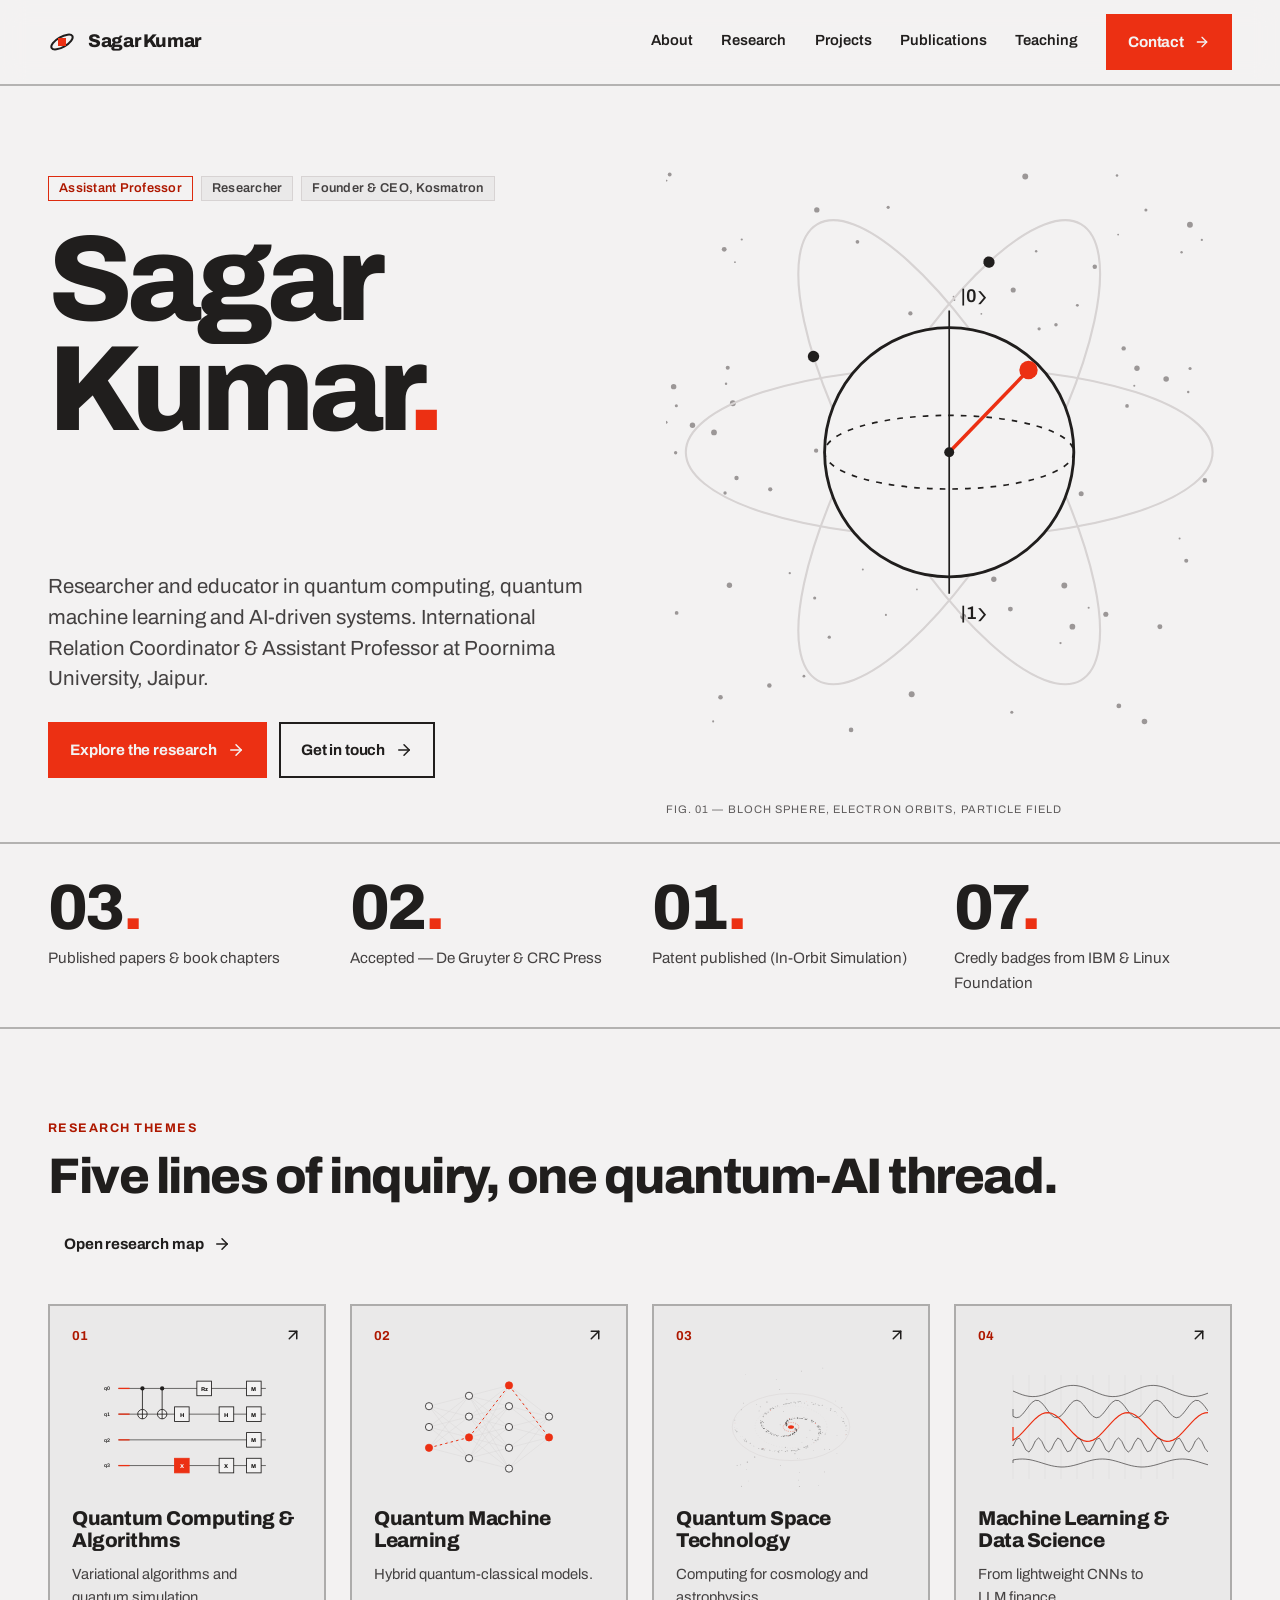
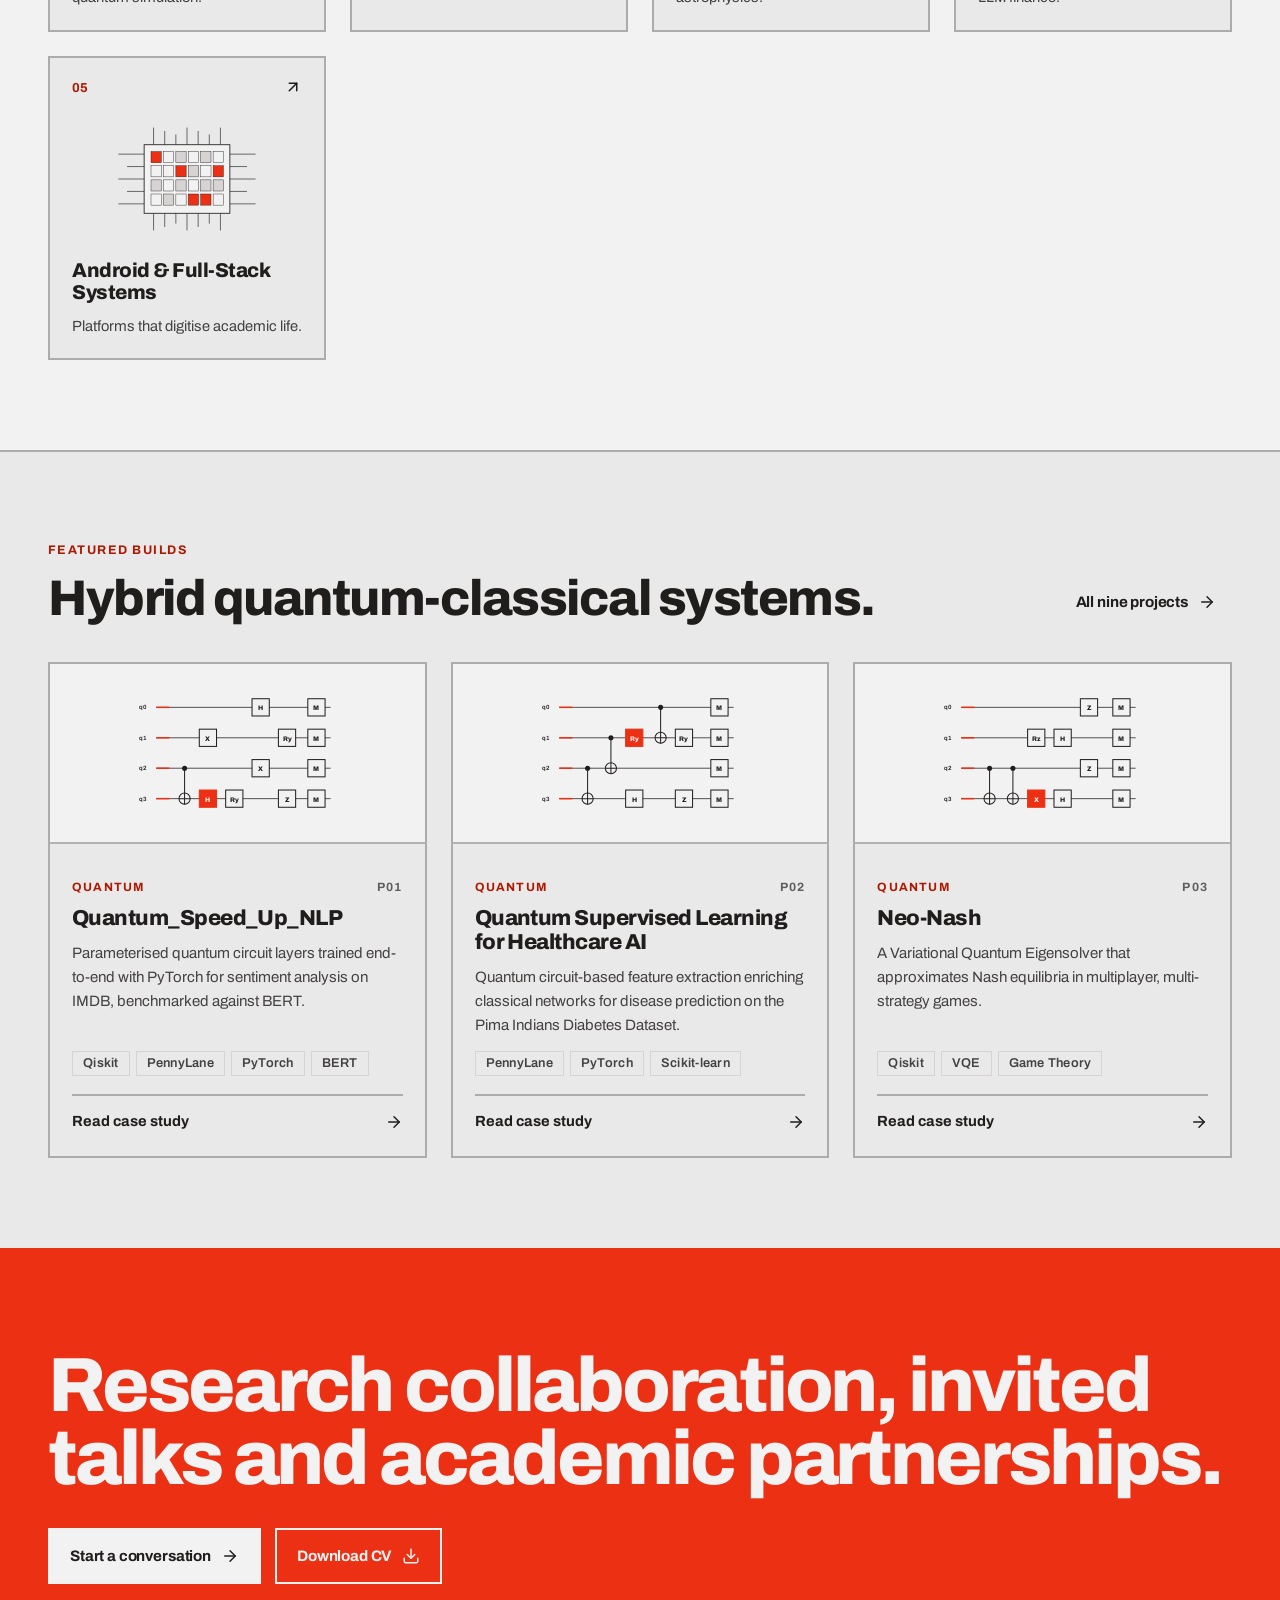
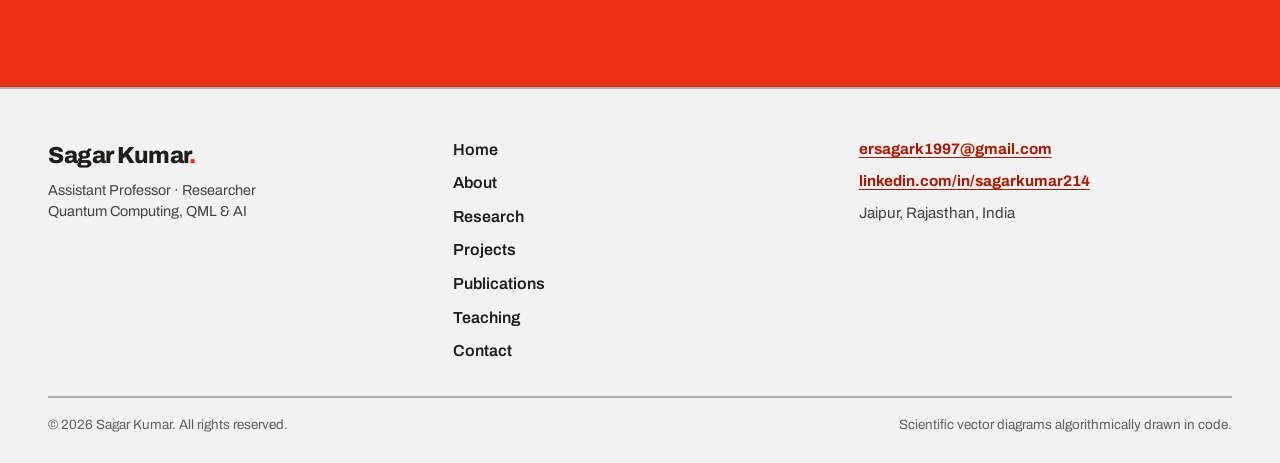
==== index.html @ 733439d4 "Convert portfolio to clean HTML5/CSS/JS website structure for GitHub Pages" ====
<!DOCTYPE html>
<html lang="en">
<head>
  <meta charset="utf-8">
  <meta name="viewport" content="width=device-width, initial-scale=1">
  <title>Sagar Kumar — Quantum Computing &amp; AI Researcher</title>
  <meta name="description" content="Sagar Kumar — Assistant Professor and researcher in quantum computing, quantum machine learning and AI. International Relation Coordinator at Poornima University, Jaipur.">
  <meta name="keywords" content="Sagar Kumar, Quantum Computing, Quantum Machine Learning, QML, AI, Poornima University, Kosmatron, Qiskit, PennyLane, PyTorch, Jaipur, India">
  <meta name="author" content="Sagar Kumar">
  <link rel="canonical" href="https://sagarkumar.github.io/">

  <!-- Open Graph / Facebook -->
  <meta property="og:type" content="website">
  <meta property="og:url" content="https://sagarkumar.github.io/">
  <meta property="og:title" content="Sagar Kumar — Quantum Computing &amp; AI Researcher">
  <meta property="og:description" content="Assistant Professor and researcher in quantum computing, quantum machine learning and AI. Poornima University, Jaipur.">
  <meta property="og:image" content="assets/favicon.svg">

  <!-- Twitter -->
  <meta property="twitter:card" content="summary_large_image">
  <meta property="twitter:url" content="https://sagarkumar.github.io/">
  <meta property="twitter:title" content="Sagar Kumar — Quantum Computing &amp; AI Researcher">
  <meta property="twitter:description" content="Assistant Professor and researcher in quantum computing, quantum machine learning and AI. Poornima University, Jaipur.">

  <!-- Favicon -->
  <link rel="icon" type="image/svg+xml" href="assets/favicon.svg">

  <!-- Stylesheets -->
  <link rel="stylesheet" href="css/style.css">
  <link rel="stylesheet" href="css/animations.css">
</head>
<body>
  <!-- Accessibility Skip Link -->
  <a href="#main-content" class="skip-link">Skip to main content</a>

  <!-- Header & Navigation -->
  <header class="site-header" role="banner">
    <nav class="nav-container" aria-label="Primary navigation">
      <a href="#/" class="nav-brand" aria-label="Sagar Kumar — home">
        <svg class="nav-brand-logo" viewBox="0 0 28 28" aria-hidden="true">
          <ellipse cx="14" cy="14" rx="12" ry="5" fill="none" stroke="var(--color-text)" stroke-width="2" transform="rotate(-30 14 14)"></ellipse>
          <rect x="10" y="10" width="8" height="8" fill="var(--color-accent)"></rect>
        </svg>
        <span>Sagar Kumar</span>
      </a>

      <!-- Desktop Nav -->
      <div class="nav-links-desktop">
        <a href="#/about" class="nav-link">About</a>
        <a href="#/research" class="nav-link">Research</a>
        <a href="#/projects" class="nav-link">Projects</a>
        <a href="#/publications" class="nav-link">Publications</a>
        <a href="#/teaching" class="nav-link">Teaching</a>
        <a href="#/contact" class="btn btn-primary nav-cta-btn">
          <span>Contact</span>
          <svg width="16" height="16" viewBox="0 0 24 24" fill="none" stroke="currentColor" stroke-width="2" stroke-linecap="round" stroke-linejoin="round" aria-hidden="true"><path d="M5 12h14"></path><path d="m12 5 7 7-7 7"></path></svg>
        </a>
      </div>

      <!-- Mobile Toggle -->
      <button class="nav-toggle-mobile" id="mobile-toggle" aria-expanded="false" aria-controls="mobile-menu" aria-label="Toggle navigation menu">
        <svg width="24" height="24" viewBox="0 0 24 24" fill="none" stroke="currentColor" stroke-width="2" stroke-linecap="round" stroke-linejoin="round" aria-hidden="true"><path d="M4 6h16"></path><path d="M4 12h16"></path><path d="M4 18h16"></path></svg>
      </button>
    </nav>

    <!-- Mobile Menu Drawer -->
    <div class="nav-menu-mobile" id="mobile-menu">
      <a href="#/" class="nav-link-mobile">Home</a>
      <a href="#/about" class="nav-link-mobile">About</a>
      <a href="#/research" class="nav-link-mobile">Research</a>
      <a href="#/projects" class="nav-link-mobile">Projects</a>
      <a href="#/publications" class="nav-link-mobile">Publications</a>
      <a href="#/teaching" class="nav-link-mobile">Teaching</a>
      <a href="#/contact" class="nav-link-mobile">Contact</a>
    </div>
  </header>

  <!-- Main Content Container -->
  <main id="main-content" tabindex="-1">
    <!-- Progressive Fallback: loaded dynamically by js/main.js -->
    <div class="content-wrap" style="padding: 80px 0; text-align: center;">
      <h1 style="font-size: 2.5rem; margin-bottom: 12px;">Sagar Kumar</h1>
      <p style="font-size: 1.15rem; color: var(--color-neutral-800); max-width: 600px; margin: 0 auto 24px;">
        Quantum Computing &amp; AI Researcher · Assistant Professor at Poornima University, Jaipur.
      </p>
      <p style="font-size: 0.95rem; color: var(--color-neutral-700);">Loading interactive portfolio...</p>
    </div>
  </main>

  <!-- Footer -->
  <footer class="site-footer" role="contentinfo">
    <div class="content-wrap">
      <div class="footer-grid">
        <div>
          <div style="font-size: 1.45rem; font-weight: 800; letter-spacing: -0.02em;">
            Sagar Kumar<span style="color: var(--color-accent);">.</span>
          </div>
          <div style="font-size: 0.9rem; color: var(--color-neutral-800); margin-top: 6px; line-height: 1.5;">
            Assistant Professor · Researcher<br>Quantum Computing, QML &amp; AI
          </div>
        </div>
        <nav aria-label="Footer Navigation" style="display: flex; flex-direction: column; gap: 8px;">
          <a href="#/" style="color: var(--color-text); text-decoration: none; font-weight: 600;">Home</a>
          <a href="#/about" style="color: var(--color-text); text-decoration: none; font-weight: 600;">About</a>
          <a href="#/research" style="color: var(--color-text); text-decoration: none; font-weight: 600;">Research</a>
          <a href="#/projects" style="color: var(--color-text); text-decoration: none; font-weight: 600;">Projects</a>
          <a href="#/publications" style="color: var(--color-text); text-decoration: none; font-weight: 600;">Publications</a>
          <a href="#/teaching" style="color: var(--color-text); text-decoration: none; font-weight: 600;">Teaching</a>
          <a href="#/contact" style="color: var(--color-text); text-decoration: none; font-weight: 600;">Contact</a>
        </nav>
        <div style="display: flex; flex-direction: column; gap: 8px; font-size: 0.95rem;">
          <a href="mailto:ersagark1997@gmail.com" style="font-weight: 700;">ersagark1997@gmail.com</a>
          <a href="https://linkedin.com/in/sagarkumar214" target="_blank" rel="noopener" style="font-weight: 700;">linkedin.com/in/sagarkumar214</a>
          <span style="color: var(--color-neutral-800);">Jaipur, Rajasthan, India</span>
        </div>
      </div>
      <div class="footer-bottom">
        <span>© 2026 Sagar Kumar. All rights reserved.</span>
        <span>Scientific vector diagrams algorithmically drawn in code.</span>
      </div>
    </div>
  </footer>

  <!-- Main JavaScript Module -->
  <script type="module" src="js/main.js"></script>
</body>
</html>
---- css/style.css ----
/* ==========================================================================
   Modernist Design System & Portfolio Stylesheet
   Sagar Kumar — Quantum Computing & AI Researcher
   ========================================================================== */

@import url('https://fonts.googleapis.com/css2?family=Archivo:wght@400;500;600;700;800;900&display=swap');

:root {
  /* Colors */
  --color-bg: #f3f2f2;
  --color-surface: #eae9e9;
  --color-surface-hover: #e0dede;
  --color-text: #201e1d;
  --color-accent: #ec3013;
  --color-accent-hover: #dd2b0f;
  --color-accent-active: #ae1800;
  --color-accent-tint: #fff2ef;
  --color-accent-tint-2: #ffe0d9;
  --color-divider: color-mix(in srgb, #201e1d 30%, transparent);
  --color-divider-strong: color-mix(in srgb, #201e1d 60%, transparent);

  /* Tonal Ramps */
  --color-neutral-100: #f8f4f4;
  --color-neutral-200: #eae7e7;
  --color-neutral-300: #d7d3d3;
  --color-neutral-400: #bab6b6;
  --color-neutral-500: #9b9797;
  --color-neutral-600: #7d7979;
  --color-neutral-700: #605d5d;
  --color-neutral-800: #444141;
  --color-neutral-900: #2d2b2b;

  --color-accent-100: #fff2ef;
  --color-accent-200: #ffe0d9;
  --color-accent-300: #ffc4b8;
  --color-accent-400: #ff9783;
  --color-accent-500: #ff563c;
  --color-accent-600: #dd2b0f;
  --color-accent-700: #ae1800;
  --color-accent-800: #7c1405;
  --color-accent-900: #4d170e;

  /* Typography */
  --font-heading: "Archivo", system-ui, -apple-system, BlinkMacSystemFont, "Segoe UI", Roboto, sans-serif;
  --font-body: "Archivo", system-ui, -apple-system, BlinkMacSystemFont, "Segoe UI", Roboto, sans-serif;

  /* Spacing Scale */
  --space-1: 4px;
  --space-2: 8px;
  --space-3: 12px;
  --space-4: 16px;
  --space-5: 20px;
  --space-6: 24px;
  --space-8: 32px;
  --space-10: 40px;
  --space-12: 48px;
  --space-16: 64px;
  --space-20: 80px;
  --space-24: 96px;

  /* Architectural Radii (Strict 0px) */
  --radius-sm: 0px;
  --radius-md: 0px;
  --radius-lg: 0px;

  /* Elevation */
  --shadow-sm: 0 1px 2px color-mix(in srgb, #2d2b2b 12%, transparent);
  --shadow-md: 0 4px 12px color-mix(in srgb, #2d2b2b 15%, transparent);
  --shadow-lg: 0 14px 34px color-mix(in srgb, #2d2b2b 20%, transparent);

  /* Layout */
  --max-width: 1320px;
}

/* ==========================================================================
   Base & Reset
   ========================================================================== */

*, *::before, *::after {
  box-sizing: border-box;
}

html {
  scroll-behavior: smooth;
  font-size: 16px;
}

body {
  margin: 0;
  padding: 0;
  background-color: var(--color-bg);
  color: var(--color-text);
  font-family: var(--font-body);
  font-size: 1rem;
  line-height: 1.6;
  -webkit-font-smoothing: antialiased;
  -moz-osx-font-smoothing: grayscale;
}

a {
  color: var(--color-accent-700);
  text-decoration: underline;
  text-underline-offset: 3px;
  transition: color 0.2s ease;
}

a:hover {
  color: var(--color-accent-600);
}

h1, h2, h3, h4, h5, h6 {
  font-family: var(--font-heading);
  font-weight: 800;
  line-height: 1.1;
  letter-spacing: -0.025em;
  margin: 0 0 var(--space-3);
  color: var(--color-text);
}

p {
  margin: 0 0 var(--space-4);
  text-wrap: pretty;
}

ul, ol {
  margin: 0 0 var(--space-4);
}

img, svg {
  display: block;
  max-width: 100%;
}

button {
  font-family: inherit;
  cursor: pointer;
}

:focus-visible {
  outline: 2px solid var(--color-accent);
  outline-offset: 2px;
}

/* Grayscale Image Treatment */
.grayscale {
  filter: grayscale(1) contrast(1.08);
}

/* Skip link for accessibility */
.skip-link {
  position: absolute;
  left: -9999px;
  top: 8px;
  z-index: 999;
  background: var(--color-accent);
  color: var(--color-bg);
  padding: 10px 16px;
  font-weight: 700;
  text-decoration: none;
}

.skip-link:focus {
  left: 12px;
}

/* ==========================================================================
   Header & Navigation
   ========================================================================== */

.site-header {
  position: sticky;
  top: 0;
  z-index: 100;
  background: color-mix(in srgb, var(--color-bg) 92%, transparent);
  backdrop-filter: blur(12px);
  -webkit-backdrop-filter: blur(12px);
  border-bottom: 2px solid var(--color-divider);
}

.nav-container {
  max-width: var(--max-width);
  margin: 0 auto;
  padding: 14px clamp(16px, 4vw, 48px);
  display: flex;
  justify-content: space-between;
  align-items: center;
}

.nav-brand {
  display: flex;
  align-items: center;
  gap: 12px;
  font-size: 1.15rem;
  font-weight: 800;
  letter-spacing: -0.02em;
  color: var(--color-text);
  text-decoration: none;
}

.nav-brand:hover {
  color: var(--color-text);
}

.nav-brand-logo {
  width: 28px;
  height: 28px;
  display: block;
}

.nav-links-desktop {
  display: flex;
  gap: clamp(16px, 2.2vw, 32px);
  align-items: center;
}

.nav-link {
  font-size: 0.92rem;
  font-weight: 600;
  padding: 6px 0;
  text-decoration: none;
  color: var(--color-text);
  border-bottom: 2px solid transparent;
  transition: all 0.2s ease;
}

.nav-link:hover {
  color: var(--color-accent);
}

.nav-link.active {
  color: var(--color-accent-700);
  border-bottom-color: var(--color-accent);
}

.nav-cta-btn {
  display: inline-flex;
  align-items: center;
  gap: 8px;
  padding: 10px 16px;
  font-size: 0.92rem;
}

.nav-toggle-mobile {
  display: none;
  background: none;
  border: 2px solid var(--color-text);
  padding: 8px;
  width: 44px;
  height: 44px;
  align-items: center;
  justify-content: center;
  color: var(--color-text);
}

.nav-menu-mobile {
  display: none;
  background: var(--color-bg);
  border-bottom: 2px solid var(--color-divider);
  padding: 12px clamp(16px, 4vw, 48px) 24px;
}

.nav-menu-mobile.open {
  display: flex;
  flex-direction: column;
}

.nav-link-mobile {
  display: flex;
  justify-content: space-between;
  align-items: center;
  padding: 16px 0;
  border-top: 2px solid var(--color-divider);
  font-size: 1.35rem;
  font-weight: 800;
  text-decoration: none;
  color: var(--color-text);
}

.nav-link-mobile:first-child {
  border-top: none;
}

.nav-link-mobile.active,
.nav-link-mobile:hover {
  color: var(--color-accent-700);
}

/* ==========================================================================
   Buttons & Tags
   ========================================================================== */

.btn {
  display: inline-flex;
  align-items: center;
  justify-content: flex-start;
  gap: 10px;
  padding: 14px 20px;
  font-family: var(--font-body);
  font-size: 0.95rem;
  font-weight: 700;
  letter-spacing: -0.01em;
  text-decoration: none;
  border: 2px solid transparent;
  background: transparent;
  color: var(--color-text);
  border-radius: var(--radius-sm);
  transition: all 0.25s cubic-bezier(0.2, 0.7, 0.2, 1);
  white-space: nowrap;
}

.btn-primary {
  background: var(--color-accent);
  color: var(--color-bg);
  border-color: var(--color-accent);
}

.btn-primary:hover {
  background: var(--color-accent-hover);
  border-color: var(--color-accent-hover);
  color: var(--color-bg);
}

.btn-secondary {
  background: transparent;
  color: var(--color-text);
  border-color: var(--color-text);
}

.btn-secondary:hover {
  background: color-mix(in srgb, var(--color-text) 8%, transparent);
}

.btn-ghost {
  background: transparent;
  color: var(--color-text);
  border-color: transparent;
  padding: 10px 14px;
}

.btn-ghost:hover {
  color: var(--color-accent-700);
  background: color-mix(in srgb, var(--color-accent) 8%, transparent);
}

.btn-block {
  width: 100%;
  justify-content: space-between;
}

.tag {
  display: inline-flex;
  align-items: center;
  padding: 4px 10px;
  font-size: 0.8rem;
  font-weight: 600;
  letter-spacing: 0.02em;
  line-height: 1.2;
  border-radius: 0;
  white-space: nowrap;
}

.tag-accent {
  background: var(--color-accent-tint);
  color: var(--color-accent-800);
  border: 1px solid var(--color-accent-300);
}

.tag-neutral {
  background: var(--color-surface);
  color: var(--color-neutral-800);
  border: 1px solid var(--color-neutral-300);
}

.tag-outline {
  background: transparent;
  color: var(--color-accent-700);
  border: 1px solid var(--color-accent-600);
}

/* ==========================================================================
   Segmented Controls & Filter Badges
   ========================================================================== */

.seg-group {
  display: inline-flex;
  flex-wrap: wrap;
  gap: 4px;
  background: var(--color-surface);
  padding: 4px;
  border: 2px solid var(--color-divider);
}

.seg-btn {
  border: none;
  background: transparent;
  padding: 8px 14px;
  font-family: var(--font-body);
  font-size: 0.88rem;
  font-weight: 700;
  color: var(--color-neutral-800);
  cursor: pointer;
  transition: all 0.2s ease;
  display: inline-flex;
  align-items: center;
  gap: 6px;
}

.seg-btn:hover {
  color: var(--color-text);
}

.seg-btn.active {
  background: var(--color-bg);
  color: var(--color-text);
  box-shadow: var(--shadow-sm);
}

.seg-count {
  font-size: 0.75rem;
  opacity: 0.65;
  font-weight: 600;
}

/* ==========================================================================
   Cards & Surfaces
   ========================================================================== */

.card {
  display: flex;
  flex-direction: column;
  background: var(--color-surface);
  border: 2px solid var(--color-divider);
  padding: 24px;
  gap: 12px;
  transition: transform 0.3s cubic-bezier(0.2, 0.7, 0.2, 1), box-shadow 0.3s ease, border-color 0.2s ease;
}

.card:hover {
  transform: translateY(-5px);
  box-shadow: var(--shadow-md);
  border-color: var(--color-accent-400);
}

.card-kicker {
  font-size: 0.78rem;
  letter-spacing: 0.1em;
  text-transform: uppercase;
  font-weight: 700;
  color: var(--color-accent-700);
}

.card-title {
  font-size: 1.25rem;
  font-weight: 800;
  margin: 0;
  line-height: 1.25;
}

.card-meta {
  font-size: 0.88rem;
  color: var(--color-neutral-700);
}

/* ==========================================================================
   Layout Containers & Common Sections
   ========================================================================== */

.content-wrap {
  max-width: var(--max-width);
  margin: 0 auto;
  padding: 0 clamp(16px, 4vw, 48px);
}

.section-hero {
  border-bottom: 2px solid var(--color-divider);
  overflow: hidden;
}

.hero-grid {
  display: grid;
  grid-template-columns: repeat(auto-fit, minmax(min(100%, 440px), 1fr));
  column-gap: clamp(24px, 4vw, 64px);
  min-height: min(84vh, 840px);
}

.hero-left {
  display: flex;
  flex-direction: column;
  justify-content: space-between;
  gap: 40px;
  padding: clamp(40px, 7vw, 96px) 0 clamp(32px, 5vw, 64px);
}

.hero-tags {
  display: flex;
  gap: 8px;
  flex-wrap: wrap;
  margin-bottom: 24px;
}

.hero-title {
  font-size: clamp(56px, 9.5vw, 140px);
  line-height: 0.9;
  letter-spacing: -0.05em;
  margin: 0;
}

.hero-title .dot {
  color: var(--color-accent);
}

.hero-lead {
  font-size: clamp(18px, 1.6vw, 22px);
  line-height: 1.5;
  margin: 0 0 28px;
  max-width: 580px;
  color: var(--color-neutral-800);
}

.hero-actions {
  display: flex;
  gap: 12px;
  flex-wrap: wrap;
}

.hero-art-box {
  position: relative;
  display: flex;
  flex-direction: column;
  justify-content: center;
  align-items: center;
  padding: 32px 0 56px;
}

.hero-svg-wrap {
  width: 100%;
  max-width: min(600px, 68vh);
  aspect-ratio: 1;
}

.hero-caption {
  position: absolute;
  left: 0;
  bottom: 24px;
  font-size: 11px;
  letter-spacing: 0.1em;
  text-transform: uppercase;
  color: var(--color-neutral-700);
}

/* Section Header Bar */
.section-header-bar {
  display: flex;
  justify-content: space-between;
  align-items: flex-end;
  gap: 16px;
  flex-wrap: wrap;
  margin-bottom: 36px;
}

.section-label {
  font-size: 0.78rem;
  letter-spacing: 0.12em;
  text-transform: uppercase;
  font-weight: 700;
  color: var(--color-accent-700);
  margin-bottom: 10px;
}

.section-heading {
  font-size: clamp(32px, 4vw, 50px);
  letter-spacing: -0.03em;
  margin: 0;
}

/* Stats Row */
.stats-section {
  border-bottom: 2px solid var(--color-divider);
}

.stats-grid {
  display: grid;
  grid-template-columns: repeat(auto-fit, minmax(min(100%, 200px), 1fr));
  column-gap: 24px;
}

.stat-item {
  padding: 32px 0;
  display: flex;
  flex-direction: column;
  gap: 6px;
}

.stat-number {
  font-size: clamp(44px, 5vw, 68px);
  font-weight: 800;
  letter-spacing: -0.04em;
  line-height: 1;
}

.stat-number span {
  color: var(--color-accent);
}

.stat-label {
  font-size: 0.95rem;
  color: var(--color-neutral-800);
}

/* ==========================================================================
   Interactive Research Map
   ========================================================================== */

.research-map-section {
  background: var(--color-text);
  color: var(--color-bg);
  padding: clamp(48px, 6vw, 88px) 0;
}

.map-layout {
  display: grid;
  grid-template-columns: 2fr 1fr;
  gap: clamp(24px, 4vw, 56px);
  align-items: start;
}

.map-svg-container {
  width: 100%;
  max-width: 820px;
}

.map-theme-card {
  border-top: 2px solid var(--color-accent-500);
  padding-top: 20px;
}

.map-theme-kicker {
  font-size: 13px;
  font-weight: 700;
  color: var(--color-accent-400);
  margin-bottom: 6px;
}

.map-theme-title {
  color: var(--color-bg);
  font-size: clamp(24px, 2.2vw, 32px);
  margin: 0 0 14px;
}

.map-theme-desc {
  font-size: 15px;
  line-height: 1.6;
  color: var(--color-neutral-300);
  margin-bottom: 24px;
}

.linked-works-list {
  display: flex;
  flex-direction: column;
}

.linked-work-link {
  display: flex;
  justify-content: space-between;
  align-items: center;
  gap: 12px;
  padding: 12px 0;
  border-top: 1px solid var(--color-neutral-800);
  text-decoration: none;
  color: var(--color-bg);
  font-size: 14px;
  font-weight: 600;
  transition: color 0.2s ease;
}

.linked-work-link:hover {
  color: var(--color-accent-300);
}

.linked-work-badge {
  display: inline-block;
  min-width: 74px;
  font-size: 11px;
  letter-spacing: 0.08em;
  text-transform: uppercase;
  color: var(--color-accent-400);
}

/* ==========================================================================
   Timeline Styles
   ========================================================================== */

.timeline-wrap {
  position: relative;
}

.timeline-spine {
  position: absolute;
  left: clamp(76px, 13vw, 170px);
  top: 0;
  bottom: 0;
  width: 2px;
  background: var(--color-divider);
}

.timeline-spine-fill {
  position: absolute;
  left: clamp(76px, 13vw, 170px);
  top: 0;
  width: 2px;
  height: 0%;
  background: var(--color-accent);
  transition: height 0.3s ease;
}

.timeline-item {
  display: grid;
  grid-template-columns: clamp(76px, 13vw, 170px) minmax(0, 1fr);
}

.timeline-year {
  padding: 26px 16px 26px 0;
  font-size: clamp(18px, 2.2vw, 30px);
  font-weight: 800;
  letter-spacing: -0.02em;
}

.timeline-content {
  position: relative;
  padding: 26px 0 30px clamp(20px, 3vw, 44px);
  border-top: 2px solid var(--color-divider);
}

.timeline-dot {
  position: absolute;
  left: -7px;
  top: 34px;
  width: 14px;
  height: 14px;
  background: var(--color-bg);
  border: 2px solid var(--color-text);
}

.timeline-dot.active {
  background: var(--color-accent);
}

/* ==========================================================================
   Forms & Contact
   ========================================================================== */

.field {
  display: flex;
  flex-direction: column;
  gap: 6px;
  margin-bottom: 16px;
}

.label {
  font-size: 0.88rem;
  font-weight: 700;
  letter-spacing: 0.02em;
}

.input {
  width: 100%;
  padding: 12px 16px;
  font-family: var(--font-body);
  font-size: 1rem;
  background: var(--color-bg);
  color: var(--color-text);
  border: 2px solid var(--color-divider-strong);
  border-radius: var(--radius-sm);
  transition: border-color 0.2s ease, box-shadow 0.2s ease;
}

.input:focus {
  border-color: var(--color-accent);
  outline: none;
}

.input[aria-invalid="true"] {
  border-color: var(--color-accent-700);
}

.form-error {
  font-size: 0.82rem;
  color: var(--color-accent-700);
  font-weight: 600;
  margin-top: 4px;
}

/* ==========================================================================
   Footer
   ========================================================================== */

.site-footer {
  border-top: 2px solid var(--color-divider);
  background: var(--color-bg);
}

.footer-grid {
  display: grid;
  grid-template-columns: repeat(auto-fit, minmax(min(100%, 220px), 1fr));
  gap: 32px;
  padding: 48px 0 32px;
}

.footer-bottom {
  border-top: 2px solid var(--color-divider);
  padding: 16px 0 28px;
  display: flex;
  justify-content: space-between;
  gap: 12px;
  flex-wrap: wrap;
  font-size: 0.84rem;
  color: var(--color-neutral-700);
}

/* ==========================================================================
   Responsive Adaptations
   ========================================================================== */

@media (max-width: 900px) {
  .nav-links-desktop,
  .nav-cta-btn {
    display: none;
  }

  .nav-toggle-mobile {
    display: inline-flex;
  }

  .map-layout {
    grid-template-columns: 1fr;
  }

  .timeline-spine,
  .timeline-spine-fill {
    left: 80px;
  }
}

@media (max-width: 600px) {
  .hero-actions {
    flex-direction: column;
    width: 100%;
  }

  .hero-actions .btn {
    width: 100%;
    justify-content: space-between;
  }
}
---- css/animations.css ----
/* ==========================================================================
   Animations & Micro-interactions
   ========================================================================== */

@keyframes sk-spin {
  to {
    transform: rotate(360deg);
  }
}

@keyframes sk-pulse {
  0%, 100% {
    opacity: 0.25;
  }
  50% {
    opacity: 1;
  }
}

@keyframes sk-dash {
  from {
    stroke-dashoffset: 340;
  }
  to {
    stroke-dashoffset: 0;
  }
}

@keyframes sk-flow {
  to {
    stroke-dashoffset: -28;
  }
}

@keyframes sk-drift {
  to {
    transform: translateX(-200px);
  }
}

@keyframes sk-ring {
  from {
    transform: scale(0.15);
    opacity: 1;
  }
  to {
    transform: scale(1);
    opacity: 0;
  }
}

@keyframes sk-load {
  from {
    transform: scaleX(0);
  }
  to {
    transform: scaleX(1);
  }
}

@keyframes fadeIn {
  from {
    opacity: 0;
    transform: translateY(12px);
  }
  to {
    opacity: 1;
    transform: translateY(0);
  }
}

/* Reduced Motion Overrides */
[data-motion="calm"] *,
[data-motion="calm"] *::before,
[data-motion="calm"] *::after {
  animation: none !important;
  transition: none !important;
  scroll-behavior: auto !important;
}

@media (prefers-reduced-motion: reduce) {
  *,
  *::before,
  *::after {
    animation: none !important;
    transition: none !important;
    scroll-behavior: auto !important;
  }
}
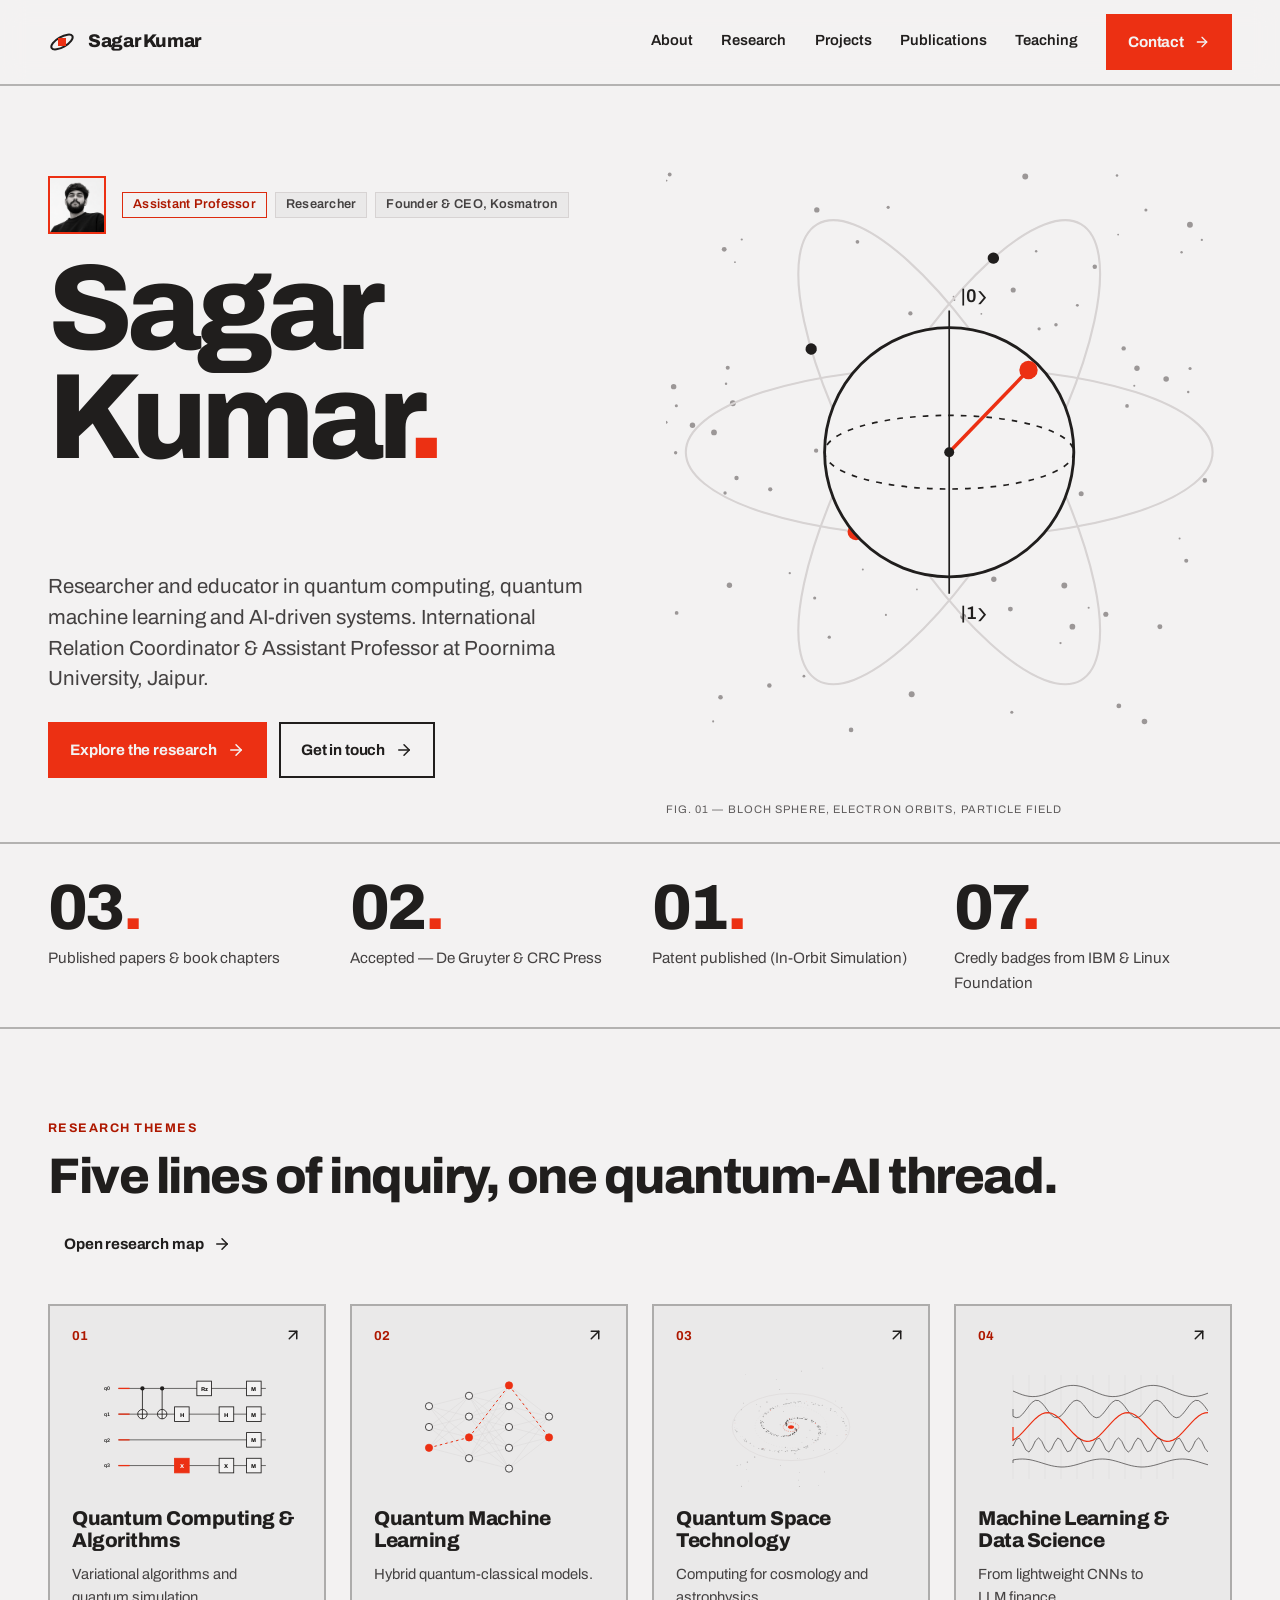
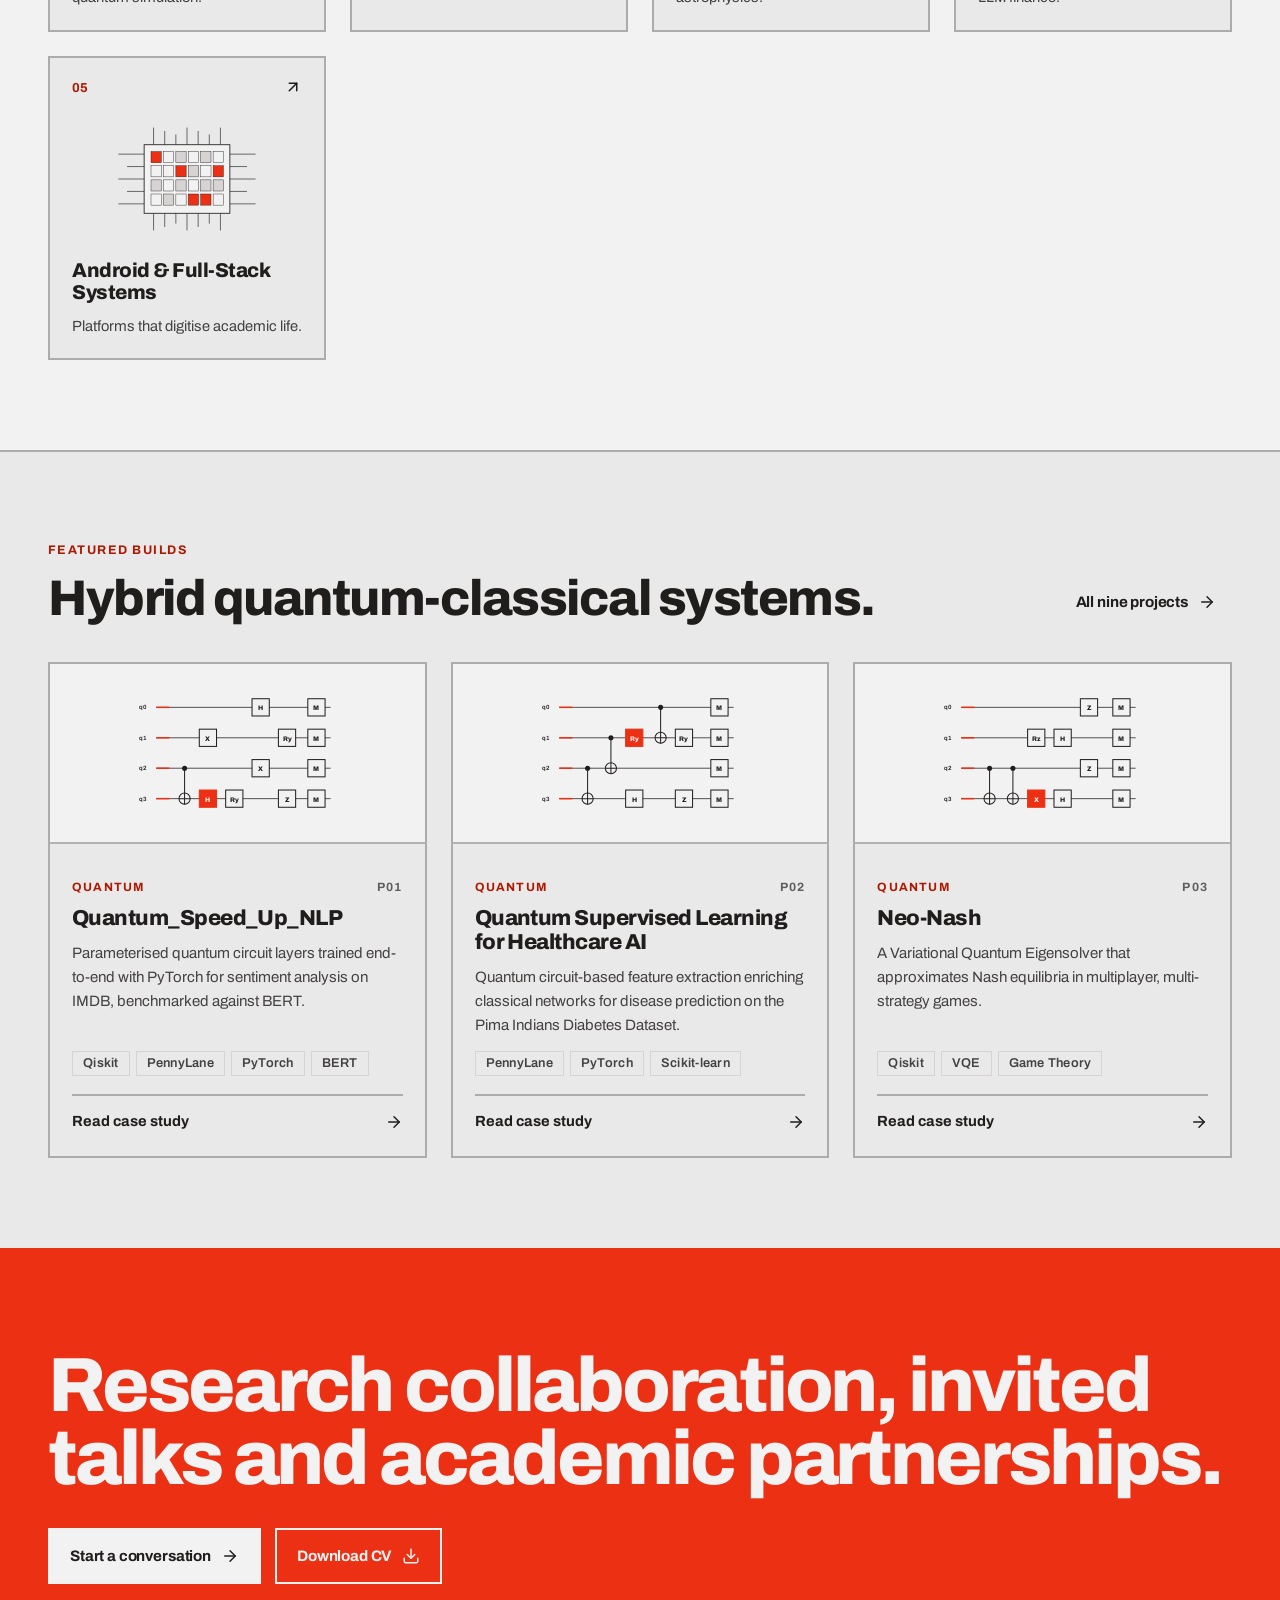
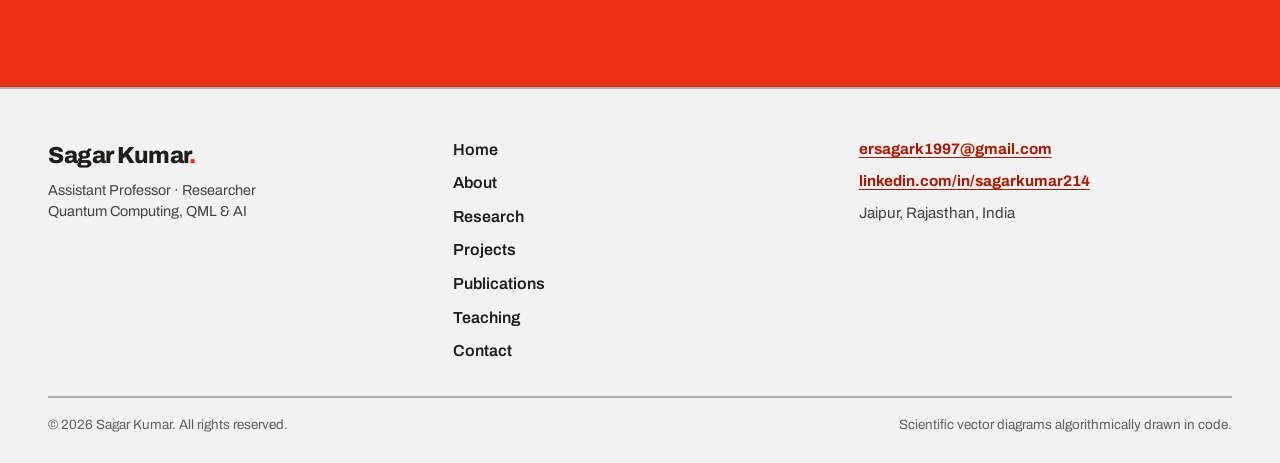
==== commit b2398acb: "ready" ====
--- a/index.html
+++ b/index.html
@@ -122,6 +122,6 @@
   </footer>
 
   <!-- Main JavaScript Module -->
-  <script type="module" src="js/main.js"></script>
+  <script type="module" src="js/main.js?v=2.1"></script>
 </body>
 </html>
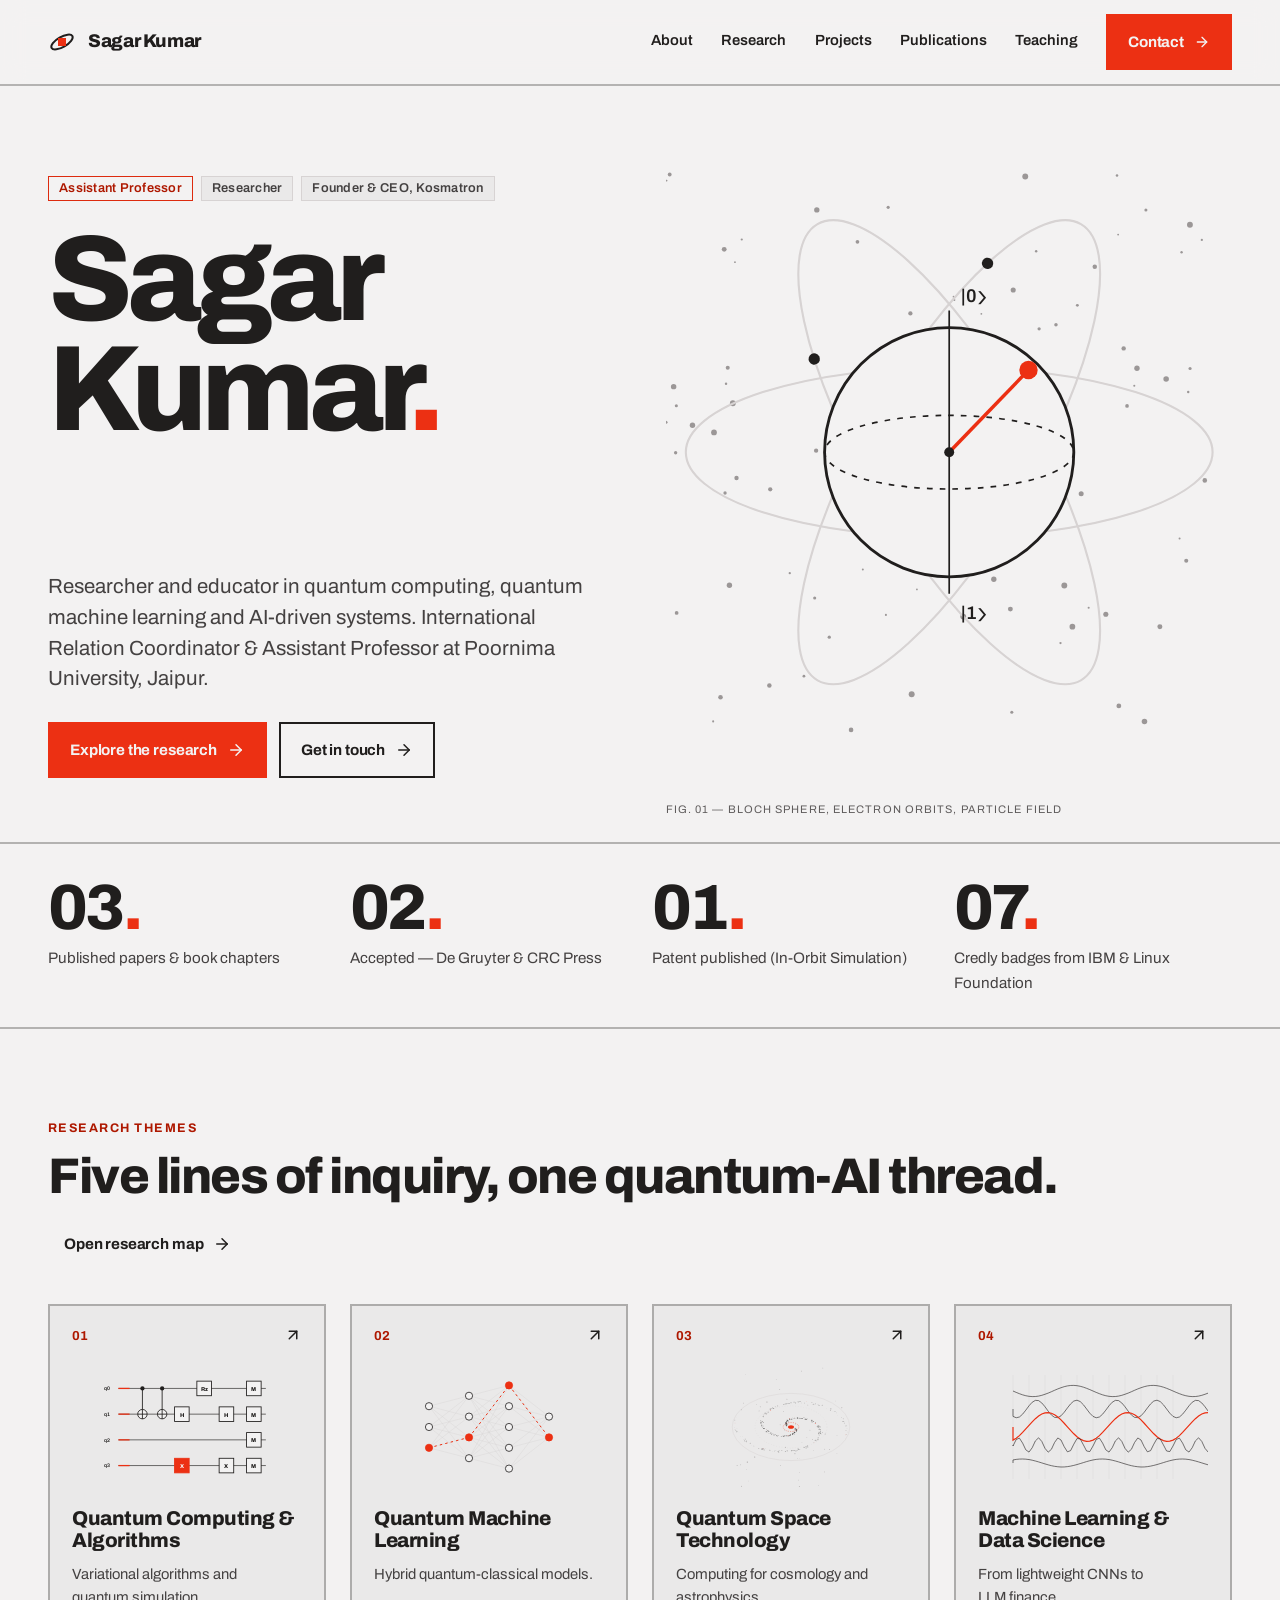
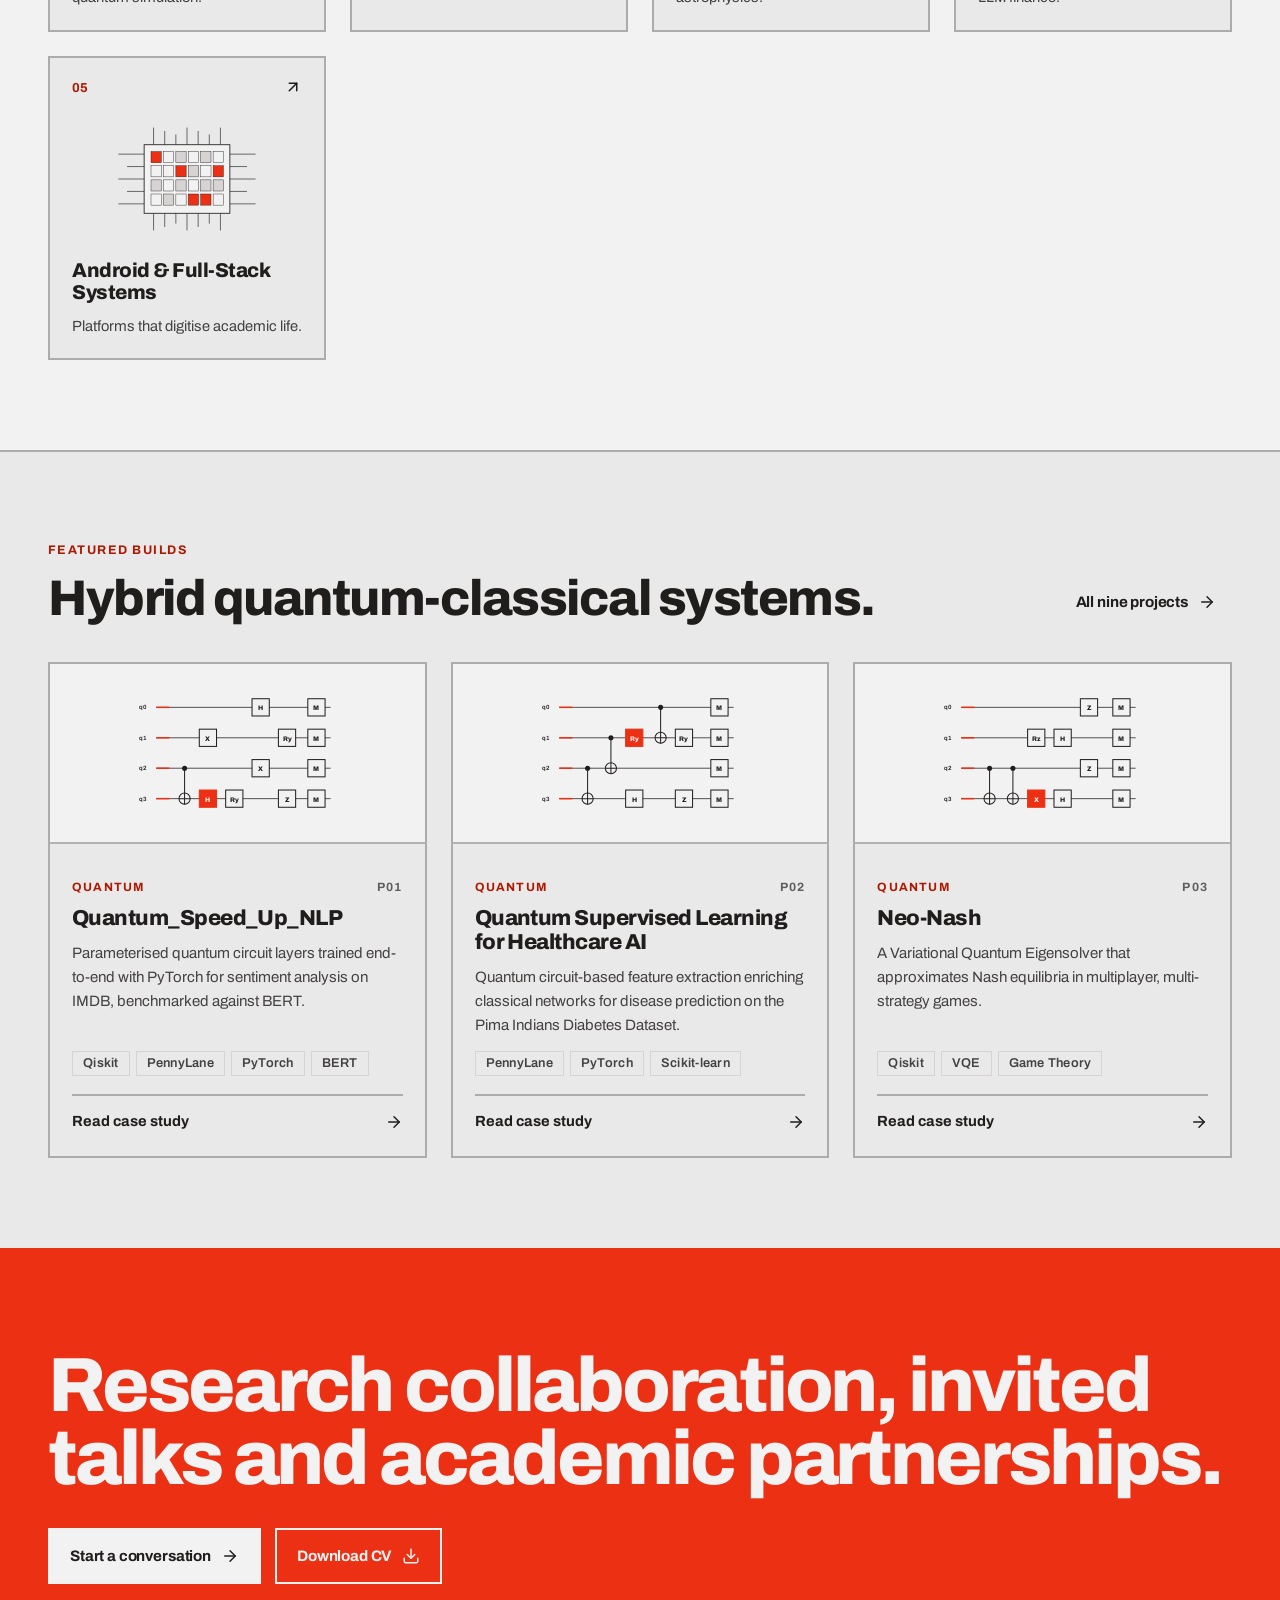
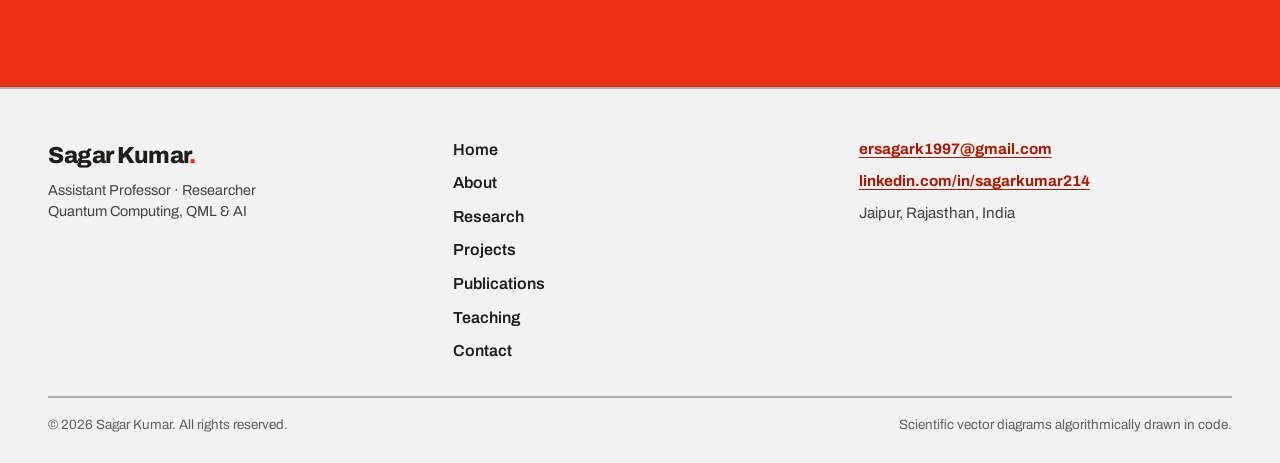
==== commit 96bdf8d0: "Remove thumbnail from Home hero and keep portrait in About biography" ====
--- a/index.html
+++ b/index.html
@@ -122,6 +122,6 @@
   </footer>
 
   <!-- Main JavaScript Module -->
-  <script type="module" src="js/main.js?v=2.1"></script>
+  <script type="module" src="js/main.js?v=2.2"></script>
 </body>
 </html>
